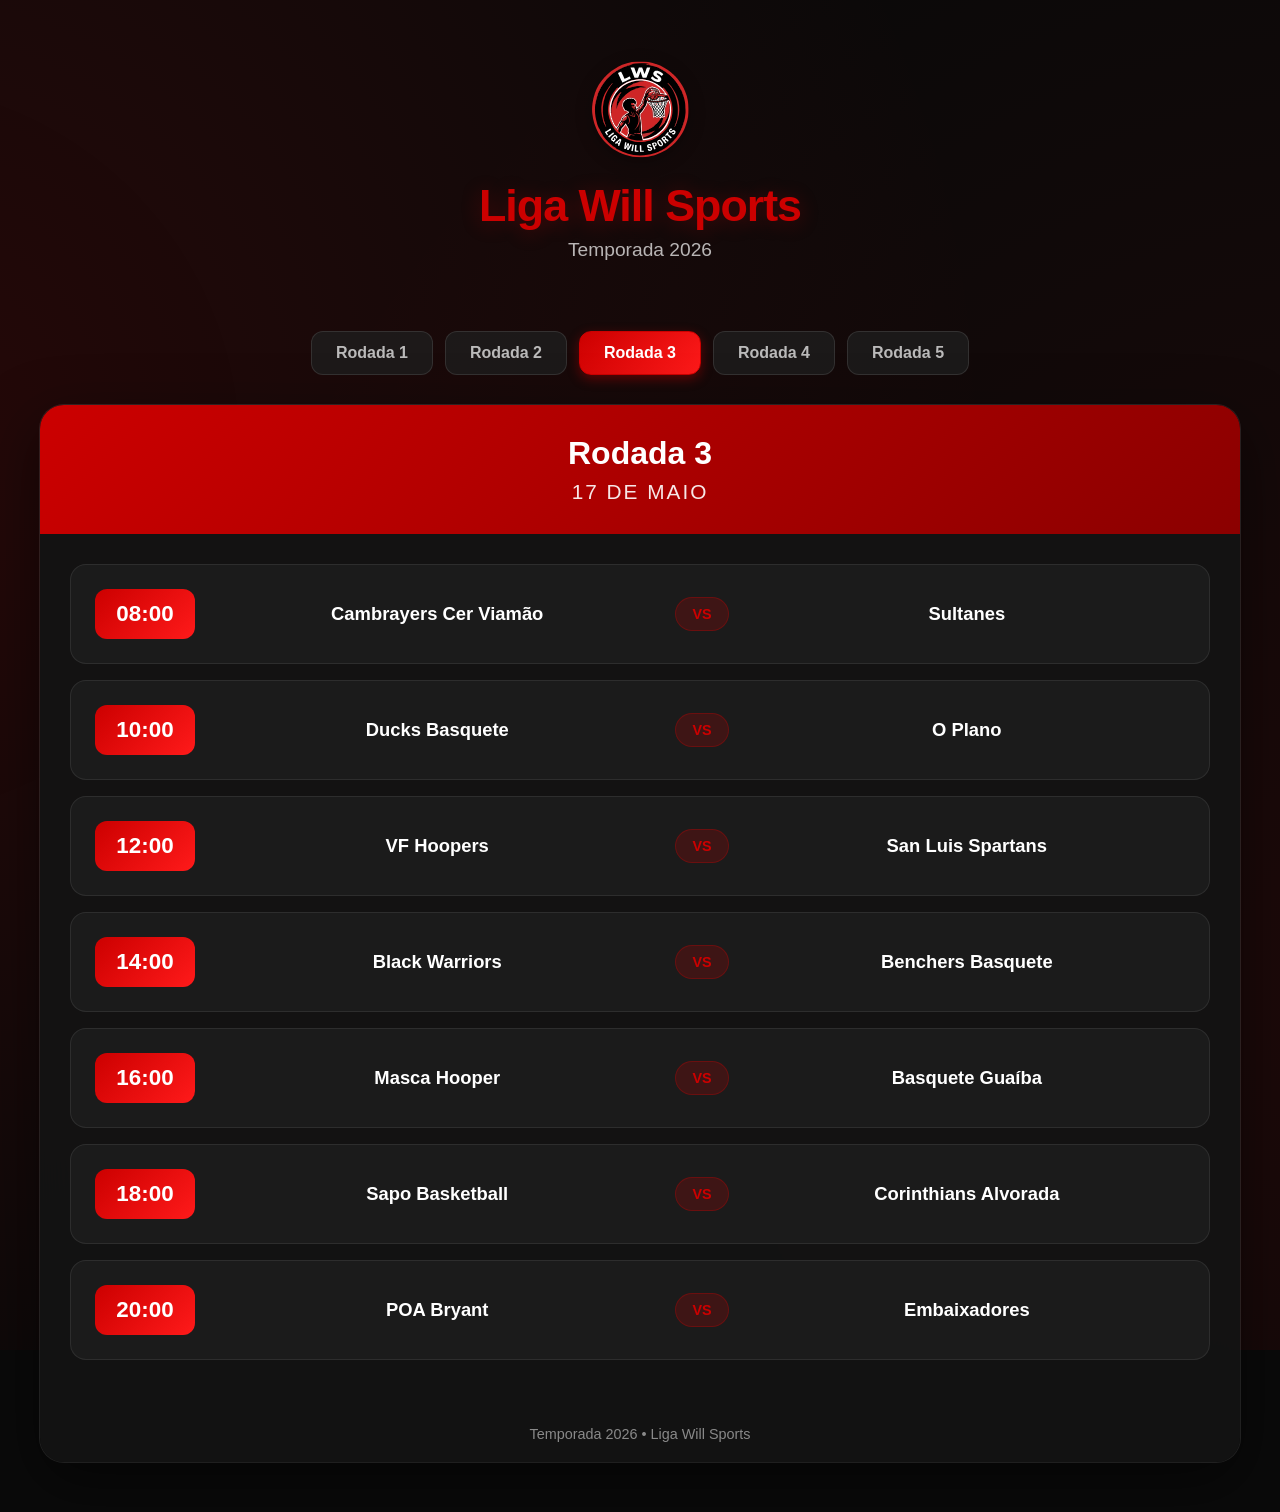
==== index.html @ 83c2e480 "Calendario de jogo + Ideia de stats" ====
<!DOCTYPE html>
<html lang="pt-BR">
<head>
    <meta charset="UTF-8">
    <meta name="viewport" content="width=device-width, initial-scale=1.0">
    <title>Liga Will Sports - Tabela de Jogos</title>
    <link rel="stylesheet" href="styles/index.css">
</head>
<body>
    <div class="container">
        <div class="header">
            <div class="logo-container">
                <img src="Images/Logo wil.svg" alt="Liga Will Sports" class="logo">
            </div>
            <h1>Liga Will Sports</h1>
            <div class="subtitle">Temporada 2026</div>
        </div>

        <div class="rounds-nav">
            <button class="round-tab" onclick="showRound(1, this)">Rodada 1</button>
            <button class="round-tab" onclick="showRound(2, this)">Rodada 2</button>
            <button class="round-tab active" onclick="showRound(3, this)">Rodada 3</button>
            <button class="round-tab" onclick="showRound(4, this)">Rodada 4</button>
            <button class="round-tab" onclick="showRound(5, this)">Rodada 5</button>
        </div>

        <div id="round1" class="round-section">
           
            <div class="round-header">
                <h2>Rodada 1</h2>
                <div class="date">29 de Março</div>
            </div>
            
            <div class="schedule-wrapper">
                
                <div class="match-card">
                    <div class="time-badge" style="background: #444;">FIM</div>
                    <div class="match-info">
                        <div class="team-container"><div class="team">Rays Basquete</div>
                    <a href="jogostats.html" class="stats-btn">📊 Estatísticas</a>
                </div>
                        <div class="score-container">
                            <span class="score">41</span>
                            <span class="score-divider">-</span>
                            <span class="score winner-score">44</span>
                        </div>
                        <div class="team-container winner"><div class="team">VF Hoopers</div></div>
                    </div>
                </div>
                
                <div class="match-card">
                    <div class="time-badge" style="background: #444;">FIM</div>
                    <div class="match-info">
                        <div class="team-container winner"><div class="team">Basquete São Léo</div>
                    <a href="jogostats.html" class="stats-btn">📊 Estatísticas</a>
                </div>
                        <div class="score-container">
                            <span class="score winner-score">49</span>
                            <span class="score-divider">-</span>
                            <span class="score">48</span>
                        </div>
                        <div class="team-container"><div class="team">Black Warriors</div></div>
                    </div>
                </div>
                
                <div class="match-card">
                    <div class="time-badge" style="background: #444;">FIM</div>
                    <div class="match-info">
                        <div class="team-container"><div class="team">San Luis Spartans</div>
                    <a href="jogostats.html" class="stats-btn">📊 Estatísticas</a>
                </div>
                        <div class="score-container">
                            <span class="score">52</span>
                            <span class="score-divider">-</span>
                            <span class="score winner-score">56</span>
                        </div>
                        <div class="team-container winner"><div class="team">Olaria Basketball</div></div>
                    </div>
                </div>
                
                <div class="match-card">
                    <div class="time-badge" style="background: #444;">FIM</div>
                    <div class="match-info">
                        <div class="team-container winner"><div class="team">Raposas</div>
                    <a href="jogostats.html" class="stats-btn">📊 Estatísticas</a>
                </div>
                        <div class="score-container">
                            <span class="score winner-score">59</span>
                            <span class="score-divider">-</span>
                            <span class="score">41</span>
                        </div>
                        <div class="team-container"><div class="team">Masca Hooper</div></div>
                    </div>
                </div>
                
                <div class="match-card">
                    <div class="time-badge" style="background: #444;">FIM</div>
                    <div class="match-info">
                        <div class="team-container winner"><div class="team">Benchers Basquete</div>
                    <a href="jogostats.html" class="stats-btn">📊 Estatísticas</a>
                </div>
                        <div class="score-container">
                            <span class="score winner-score">59</span>
                            <span class="score-divider">-</span>
                            <span class="score">55</span>
                        </div>
                        <div class="team-container"><div class="team">Basquete Guaíba</div></div>
                    </div>
                </div>
                
                <div class="match-card">
                    <div class="time-badge" style="background: #444;">FIM</div>
                    <div class="match-info">
                        <div class="team-container"><div class="team">RTG Basquete</div>
                    <a href="jogostats.html" class="stats-btn">📊 Estatísticas</a>
                </div>
                        <div class="score-container">
                            <span class="score">60</span>
                            <span class="score-divider">-</span>
                            <span class="score winner-score">62</span>
                        </div>
                        <div class="team-container winner"><div class="team">Bex Team</div></div>
                    </div>
                </div>
            
            </div>
            <div class="footer">Temporada 2026 • Liga Will Sports</div>
        </div>

        <div id="round2" class="round-section">
            
            <div class="round-header">
                <h2>Rodada 2</h2>
                <div class="date">12 de Abril</div>
            </div>
            <div class="schedule-wrapper">
               
                <div class="match-card">
                    <div class="time-badge" style="background: #444;">FIM</div>
                    <div class="match-info">
                        <div class="team-container"><div class="team">Sapo Basketball</div>
                    <a href="jogostats.html" class="stats-btn">📊 Estatísticas</a>
                </div>
                        <div class="score-container">
                            <span class="score">39</span>
                            <span class="score-divider">-</span>
                            <span class="score winner-score">56</span>
                        </div>
                        <div class="team-container winner"><div class="team">Embaixadores</div></div>
                    </div>
                </div>
                
                <div class="match-card">
                    <div class="time-badge" style="background: #444;">FIM</div>
                    <div class="match-info">
                        <div class="team-container winner"><div class="team">POA Bryant</div>
                    <a href="jogostats.html" class="stats-btn">📊 Estatísticas</a>
                </div>
                        <div class="score-container">
                            <span class="score winner-score">76</span>
                            <span class="score-divider">-</span>
                            <span class="score">66</span>
                        </div>
                        <div class="team-container"><div class="team">Corinthians Alvorada</div></div>
                    </div>
                </div>
                <div class="match-card">
                    <div class="time-badge" style="background: #444;">FIM</div>
                    <div class="match-info">
                        <div class="team-container winner"><div class="team">Ducks Basquete</div>
                    <a href="jogostats.html" class="stats-btn">📊 Estatísticas</a>
                </div>
                        <div class="score-container">
                            <span class="score winner-score">78</span>
                            <span class="score-divider">-</span>
                            <span class="score">44</span>
                        </div>
                        <div class="team-container"><div class="team">Bex Team</div></div>
                    </div>
                </div>
                <div class="match-card">
                    <div class="time-badge" style="background: #444;">FIM</div>
                    <div class="match-info">
                        <div class="team-container"><div class="team">Sultanes</div>
                    <a href="jogostats.html" class="stats-btn">📊 Estatísticas</a>
                </div>
                        <div class="score-container">
                            <span class="score">62</span>
                            <span class="score-divider">-</span>
                            <span class="score winner-score">65</span>
                        </div>
                        <div class="team-container winner"><div class="team">O Plano</div></div>
                    </div>
                </div>
                <div class="match-card">
                    <div class="time-badge" style="background: #444;">FIM</div>
                    <div class="match-info">
                        <div class="team-container"><div class="team">Rays Basquete</div>
                    <a href="jogostats.html" class="stats-btn">📊 Estatísticas</a>
                </div>
                        <div class="score-container">
                            <span class="score">44</span>
                            <span class="score-divider">-</span>
                            <span class="score winner-score">50</span>
                        </div>
                        <div class="team-container winner"><div class="team">Olaria Basketball</div></div>
                    </div>
                </div>
                <div class="match-card">
                    <div class="time-badge" style="background: #444;">FIM</div>
                    <div class="match-info">
                        <div class="team-container winner"><div class="team">Raposas</div>
                    <a href="jogostats.html" class="stats-btn">📊 Estatísticas</a>
                </div>
                        <div class="score-container">
                            <span class="score winner-score">75</span>
                            <span class="score-divider">-</span>
                            <span class="score">70</span>
                        </div>
                        <div class="team-container"><div class="team">Basquete São Léo</div></div>
                    </div>
                </div>
                <div class="match-card">
                    <div class="time-badge" style="background: #444;">FIM</div>
                    <div class="match-info">
                        <div class="team-container winner"><div class="team">RTG Basquete</div>
                    <a href="jogostats.html" class="stats-btn">📊 Estatísticas</a>
                </div>
                        <div class="score-container">
                            <span class="score winner-score">72</span>
                            <span class="score-divider">-</span>
                            <span class="score">64</span>
                        </div>
                        <div class="team-container"><div class="team">Cambrayers Cer Viamão</div></div>
                    </div>
                </div>
            </div>
            <div class="footer">Temporada 2026 • Liga Will Sports</div>
        </div>

        <div id="round3" class="round-section active">
            <div class="round-header">
                <h2>Rodada 3</h2>
                <div class="date">17 de maio</div>
            </div>
            
            <div class="schedule-wrapper">
                <div class="match-card">
                    <div class="time-badge">08:00</div>
                    <div class="match-info">
                        <div class="team-container"><div class="team">Cambrayers Cer Viamão</div></div>
                        <div class="vs-badge">VS</div>
                        <div class="team-container"><div class="team">Sultanes</div></div>
                    </div>
                </div>
                <div class="match-card">
                    <div class="time-badge">10:00</div>
                    <div class="match-info">
                        <div class="team-container"><div class="team">Ducks Basquete</div></div>
                        <div class="vs-badge">VS</div>
                        <div class="team-container"><div class="team">O Plano</div></div>
                    </div>
                </div>
                <div class="match-card">
                    <div class="time-badge">12:00</div>
                    <div class="match-info">
                        <div class="team-container"><div class="team">VF Hoopers</div></div>
                        <div class="vs-badge">VS</div>
                        <div class="team-container"><div class="team">San Luis Spartans</div></div>
                    </div>
                </div>
                <div class="match-card">
                    <div class="time-badge">14:00</div>
                    <div class="match-info">
                        <div class="team-container"><div class="team">Black Warriors</div></div>
                        <div class="vs-badge">VS</div>
                        <div class="team-container"><div class="team">Benchers Basquete</div></div>
                    </div>
                </div>
                <div class="match-card">
                    <div class="time-badge">16:00</div>
                    <div class="match-info">
                        <div class="team-container"><div class="team">Masca Hooper</div></div>
                        <div class="vs-badge">VS</div>
                        <div class="team-container"><div class="team">Basquete Guaíba</div></div>
                    </div>
                </div>
                <div class="match-card">
                    <div class="time-badge">18:00</div>
                    <div class="match-info">
                        <div class="team-container"><div class="team">Sapo Basketball</div></div>
                        <div class="vs-badge">VS</div>
                        <div class="team-container"><div class="team">Corinthians Alvorada</div></div>
                    </div>
                </div>
                <div class="match-card">
                    <div class="time-badge">20:00</div>
                    <div class="match-info">
                        <div class="team-container"><div class="team">POA Bryant</div></div>
                        <div class="vs-badge">VS</div>
                        <div class="team-container"><div class="team">Embaixadores</div></div>
                    </div>
                </div>
            </div>
            <div class="footer">Temporada 2026 • Liga Will Sports</div>
        </div>

        <div id="round4" class="round-section">
            <div class="round-header">
                <h2>Rodada 4</h2>
                <div class="date">24 de maio</div>
            </div>
            
            <div class="schedule-wrapper">
                <div class="match-card">
                    <div class="time-badge">08:00</div>
                    <div class="match-info">
                        <div class="team-container"><div class="team">Masca Hooper</div></div>
                        <div class="vs-badge">VS</div>
                        <div class="team-container"><div class="team">Benchers Basquete</div></div>
                    </div>
                </div>
                <div class="match-card">
                    <div class="time-badge">10:00</div>
                    <div class="match-info">
                        <div class="team-container"><div class="team">Raposas</div></div>
                        <div class="vs-badge">VS</div>
                        <div class="team-container"><div class="team">Basquete Guaíba</div></div>
                    </div>
                </div>
                <div class="match-card">
                    <div class="time-badge">12:00</div>
                    <div class="match-info">
                        <div class="team-container"><div class="team">VF Hoopers</div></div>
                        <div class="vs-badge">VS</div>
                        <div class="team-container"><div class="team">Olaria Basketball</div></div>
                    </div>
                </div>
                <div class="match-card">
                    <div class="time-badge">14:00</div>
                    <div class="match-info">
                        <div class="team-container"><div class="team">POA Bryant</div></div>
                        <div class="vs-badge">VS</div>
                        <div class="team-container"><div class="team">Black Warriors</div></div>
                    </div>
                </div>
                <div class="match-card">
                    <div class="time-badge">16:00</div>
                    <div class="match-info">
                        <div class="team-container"><div class="team">Rays Basquete</div></div>
                        <div class="vs-badge">VS</div>
                        <div class="team-container"><div class="team">Bex Team</div></div>
                    </div>
                </div>
                <div class="match-card">
                    <div class="time-badge">18:00</div>
                    <div class="match-info">
                        <div class="team-container"><div class="team">RTG Basquete</div></div>
                        <div class="vs-badge">VS</div>
                        <div class="team-container"><div class="team">San Luis Spartans</div></div>
                    </div>
                </div>
                <div class="match-card">
                    <div class="time-badge">20:00</div>
                    <div class="match-info">
                        <div class="team-container"><div class="team">Basquete São Léo</div></div>
                        <div class="vs-badge">VS</div>
                        <div class="team-container"><div class="team">Sapo Basketball</div></div>
                    </div>
                </div>
            </div>
            <div class="footer">Temporada 2026 • Liga Will Sports</div>
        </div>

        <div id="round5" class="round-section">
            <div class="round-header">
                <h2>Rodada 5</h2>
                <div class="date">14 de junho</div>
            </div>
            
            <div class="schedule-wrapper">
                <div class="match-card">
                    <div class="time-badge">08:00</div>
                    <div class="match-info">
                        <div class="team-container"><div class="team">Ducks Basquete</div></div>
                        <div class="vs-badge">VS</div>
                        <div class="team-container"><div class="team">Cambrayers Cer Viamão</div></div>
                    </div>
                </div>
                <div class="match-card">
                    <div class="time-badge">10:00</div>
                    <div class="match-info">
                     
                    </div>
                </div>
                <div class="match-card">
                    <div class="time-badge">12:00</div>
                    <div class="match-info">
                        <div class="team-container"><div class="team">Sultanes</div></div>
                        <div class="vs-badge">VS</div>
                        <div class="team-container"><div class="team">San Luis Spartans</div></div>
                    </div>
                </div>
                <div class="match-card">
                    <div class="time-badge">14:00</div>
                    <div class="match-info">
                        <div class="team-container"><div class="team">Corinthians Alvorada</div></div>
                        <div class="vs-badge">VS</div>
                        <div class="team-container"><div class="team">Black Warriors</div></div>
                    </div>
                </div>
                <div class="match-card">
                    <div class="time-badge">16:00</div>
                    <div class="match-info">
                  
                    </div>
                </div>
                <div class="match-card">
                    <div class="time-badge">18:00</div>
                    <div class="match-info">
                      
                    </div>
                </div>
                <div class="match-card">
                    <div class="time-badge">20:00</div>
                    <div class="match-info">
                   
                    </div>
                </div>
            </div>
            <div class="footer">Temporada 2026 • Liga Will Sports</div>
        </div>



    </div>

    <script>
        function showRound(n, el) {
            document.querySelectorAll('.round-section').forEach(s => s.classList.remove('active'));
            document.querySelectorAll('.round-tab').forEach(t => t.classList.remove('active'));
            document.getElementById('round' + n).classList.add('active');
            el.classList.add('active');
        }
    </script>
</body>
</html>
---- styles/index.css ----
* {
    margin: 0;
    padding: 0;
    box-sizing: border-box;
}

body {
    font-family: 'Inter', -apple-system, BlinkMacSystemFont, 'Segoe UI', sans-serif;
    background: #0a0a0a;
    min-height: 100vh;
    padding: 20px;
    position: relative;
    overflow-x: hidden;
}

body::before {
    content: '';
    position: fixed;
    top: -50%;
    left: -50%;
    width: 200%;
    height: 200%;
    background:
        radial-gradient(circle at 20% 50%, rgba(204, 0, 0, 0.15) 0%, transparent 50%),
        radial-gradient(circle at 80% 80%, rgba(204, 0, 0, 0.1) 0%, transparent 50%);
    animation: pulse 15s ease-in-out infinite;
    z-index: 0;
}

@keyframes pulse {
    0%, 100% { transform: scale(1) rotate(0deg); }
    50% { transform: scale(1.1) rotate(5deg); }
}

.container {
    max-width: 1200px;
    margin: 0 auto;
    position: relative;
    z-index: 1;
}

.header {
    padding: 40px 30px;
    text-align: center;
    margin-bottom: 30px;
    position: relative;
}

.logo-container {
    position: relative;
    display: flex;
    justify-content: center;
    align-items: center;
    margin-bottom: 20px;
}

.logo {
    width: clamp(140px, 15vw, 220px);
    height: auto;
    filter: drop-shadow(0 4px 8px rgba(0, 0, 0, 0.3));
    display: block;
    position: relative;
    z-index: 1;
}

.header h1 {
    font-size: 2.8em;
    font-weight: 800;
    margin-bottom: 8px;
    color: #cc0000;
    text-shadow: 0 2px 20px rgba(204, 0, 0, 0.3);
    letter-spacing: -1px;
    position: relative;
}

.header .subtitle {
    font-size: 1.2em;
    color: rgba(255, 255, 255, 0.7);
    position: relative;
}

.rounds-nav {
    display: flex;
    gap: 12px;
    justify-content: center;
    flex-wrap: wrap;
    margin-bottom: 30px;
}

.round-tab {
    background: rgba(30, 30, 30, 0.8);
    border: 1px solid rgba(255, 255, 255, 0.1);
    color: rgba(255, 255, 255, 0.7);
    padding: 12px 24px;
    border-radius: 12px;
    cursor: pointer;
    transition: all 0.3s ease;
    font-weight: 600;
    font-size: 1em;
}

.round-tab:hover {
    background: rgba(40, 40, 40, 0.9);
    border-color: rgba(204, 0, 0, 0.3);
    color: white;
}

.round-tab.active {
    background: linear-gradient(135deg, #cc0000, #ff1a1a);
    border-color: #cc0000;
    color: white;
    box-shadow: 0 4px 12px rgba(204, 0, 0, 0.4);
}

.round-section {
    display: none;
    background: rgba(20, 20, 20, 0.95);
    backdrop-filter: blur(20px);
    border-radius: 24px;
    box-shadow: 0 0 0 1px rgba(255, 255, 255, 0.1), 0 20px 60px rgba(0, 0, 0, 0.5);
    overflow: hidden;
    margin-bottom: 30px;
}

.round-section.active {
    display: block;
    animation: fadeIn 0.3s ease;
}

@keyframes fadeIn {
    from { opacity: 0; transform: translateY(10px); }
    to { opacity: 1; transform: translateY(0); }
}

.round-header {
    background: linear-gradient(135deg, #cc0000 0%, #8b0000 100%);
    padding: 30px;
    text-align: center;
}

.round-header h2 {
    font-size: 2em;
    font-weight: 700;
    color: white;
    margin-bottom: 8px;
}

.round-header .date {
    font-size: 1.3em;
    color: rgba(255, 255, 255, 0.9);
    letter-spacing: 2px;
    text-transform: uppercase;
}

.schedule-wrapper {
    padding: 30px;
}

.match-card {
    background: rgba(30, 30, 30, 0.8);
    border: 1px solid rgba(255, 255, 255, 0.08);
    border-radius: 16px;
    padding: 24px;
    margin-bottom: 16px;
    transition: all 0.3s cubic-bezier(0.4, 0, 0.2, 1);
    display: flex;
    align-items: center;
    gap: 24px;
    position: relative;
    overflow: hidden;
}

.match-card::before {
    content: '';
    position: absolute;
    left: 0;
    top: 0;
    bottom: 0;
    width: 4px;
    background: linear-gradient(to bottom, #cc0000, #ff3333);
    transform: scaleY(0);
    transition: transform 0.3s ease;
}

.match-card:hover {
    background: rgba(40, 40, 40, 0.9);
    border-color: rgba(204, 0, 0, 0.3);
    transform: translateX(8px);
    box-shadow: 0 8px 24px rgba(0, 0, 0, 0.3);
}

.match-card:hover::before {
    transform: scaleY(1);
}

.time-badge {
    background: linear-gradient(135deg, #cc0000, #ff1a1a);
    color: white;
    padding: 12px 20px;
    border-radius: 12px;
    font-weight: 700;
    font-size: 1.4em;
    min-width: 100px;
    text-align: center;
    flex-shrink: 0;
}

.match-info {
    flex: 1;
    display: flex;
    align-items: center;
    justify-content: center;
    gap: 20px;
}

.team-container {
    flex: 1;
    display: flex;
    flex-direction: column;
    align-items: center;
}

.team {
    color: #ffffff;
    font-weight: 600;
    font-size: 1.15em;
    text-align: center;
}

.winner .team {
    color: #00ff88;
    font-weight: 800;
}

.score-container {
    display: flex;
    align-items: center;
    gap: 12px;
    background: rgba(0, 0, 0, 0.3);
    padding: 10px 20px;
    border-radius: 12px;
    border: 1px solid rgba(255, 255, 255, 0.1);
    min-width: 120px;
    justify-content: center;
}

.score {
    font-size: 1.8em;
    font-weight: 800;
    color: #ffffff;
}

.winner-score {
    color: #00ff88;
}

.score-divider {
    color: rgba(255, 255, 255, 0.2);
    font-weight: bold;
}

.vs-badge {
    background: rgba(204, 0, 0, 0.2);
    color: #cc0000;
    padding: 8px 16px;
    border-radius: 20px;
    font-weight: 700;
    font-size: 0.9em;
    border: 1px solid rgba(204, 0, 0, 0.3);
    text-transform: uppercase;
}

.footer {
    padding: 20px;
    text-align: center;
    color: rgba(255, 255, 255, 0.5);
    font-size: 0.9em;
}

@media (max-width: 768px) {
    .match-card { flex-direction: column; padding: 20px; }
    .match-info { flex-direction: column; width: 100%; }
    .score-container { order: 2; margin: 10px 0; width: 100%; }
    .team-container:first-child { order: 1; }
    .team-container:last-child { order: 3; }
}

.stats-btn {
    display: inline-flex;
    align-items: center;
    gap: 6px;
    background: rgba(204,0,0,0.12);
    border: 1px solid rgba(204,0,0,0.3);
    color: #cc0000;
    padding: 7px 16px;
    border-radius: 8px;
    font-size: 0.78em;
    font-weight: 700;
    letter-spacing: 0.5px;
    text-decoration: none;
    transition: all 0.2s;
    margin-left: auto;
    flex-shrink: 0;
    cursor: pointer;
    white-space: nowrap;
}
.stats-btn:hover {
    background: rgba(204,0,0,0.25);
    border-color: #cc0000;
    color: #ff3333;
}
.stats-btn svg { flex-shrink: 0; }
@media (max-width: 768px) { .stats-btn { margin: 8px auto 0; } }
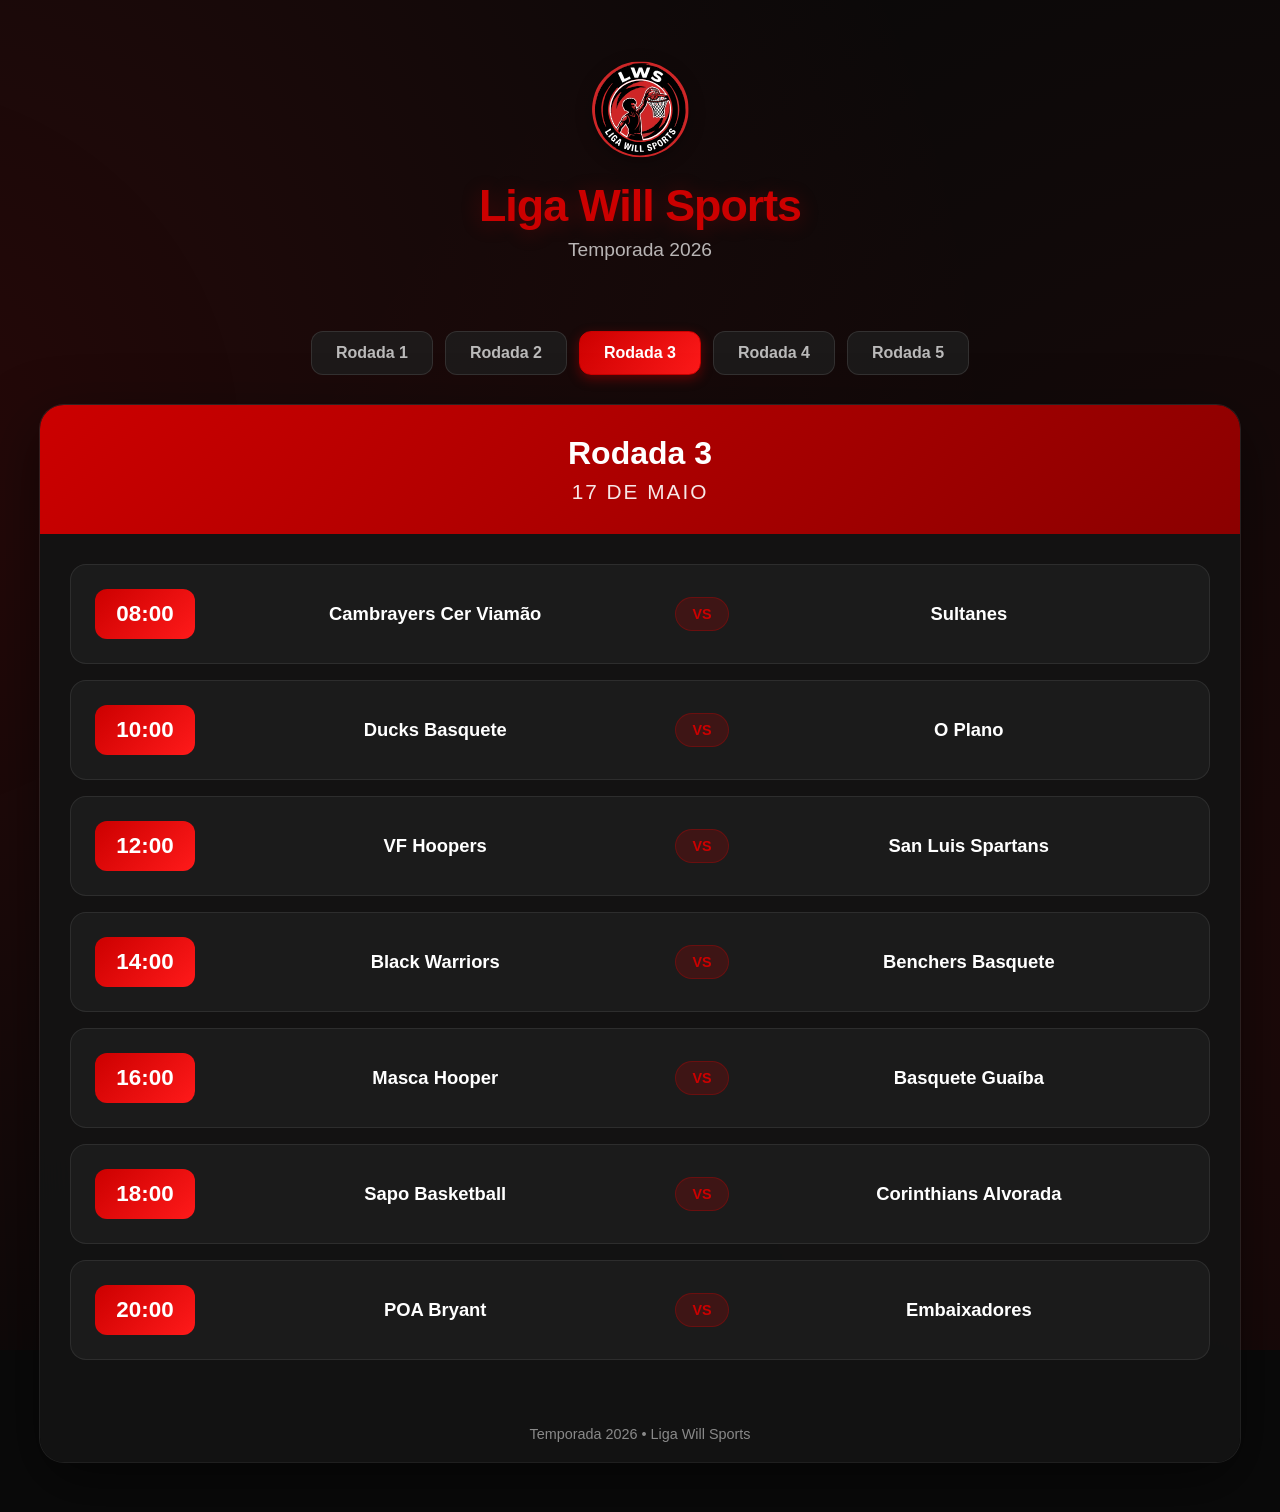
==== commit 61da5ffd: "Ajuste do index.css + less divs" ====
--- a/index.html
+++ b/index.html
@@ -1,13 +1,17 @@
 <!DOCTYPE html>
 <html lang="pt-BR">
+
 <head>
     <meta charset="UTF-8">
     <meta name="viewport" content="width=device-width, initial-scale=1.0">
-    <title>Liga Will Sports - Tabela de Jogos</title>
+    <title>Liga Will Sports</title>
     <link rel="stylesheet" href="styles/index.css">
 </head>
+
 <body>
+
     <div class="container">
+        
         <div class="header">
             <div class="logo-container">
                 <img src="Images/Logo wil.svg" alt="Liga Will Sports" class="logo">
@@ -27,103 +31,84 @@
         <div id="round1" class="round-section">
            
             <div class="round-header">
-                <h2>Rodada 1</h2>
-                <div class="date">29 de Março</div>
-            </div>
-            
-            <div class="schedule-wrapper">
-                
-                <div class="match-card">
-                    <div class="time-badge" style="background: #444;">FIM</div>
-                    <div class="match-info">
-                        <div class="team-container"><div class="team">Rays Basquete</div>
-                    <a href="jogostats.html" class="stats-btn">📊 Estatísticas</a>
-                </div>
-                        <div class="score-container">
-                            <span class="score">41</span>
-                            <span class="score-divider">-</span>
-                            <span class="score winner-score">44</span>
-                        </div>
-                        <div class="team-container winner"><div class="team">VF Hoopers</div></div>
-                    </div>
-                </div>
-                
-                <div class="match-card">
-                    <div class="time-badge" style="background: #444;">FIM</div>
-                    <div class="match-info">
-                        <div class="team-container winner"><div class="team">Basquete São Léo</div>
-                    <a href="jogostats.html" class="stats-btn">📊 Estatísticas</a>
-                </div>
-                        <div class="score-container">
-                            <span class="score winner-score">49</span>
-                            <span class="score-divider">-</span>
-                            <span class="score">48</span>
-                        </div>
-                        <div class="team-container"><div class="team">Black Warriors</div></div>
-                    </div>
-                </div>
-                
-                <div class="match-card">
-                    <div class="time-badge" style="background: #444;">FIM</div>
-                    <div class="match-info">
-                        <div class="team-container"><div class="team">San Luis Spartans</div>
-                    <a href="jogostats.html" class="stats-btn">📊 Estatísticas</a>
-                </div>
-                        <div class="score-container">
-                            <span class="score">52</span>
-                            <span class="score-divider">-</span>
-                            <span class="score winner-score">56</span>
-                        </div>
-                        <div class="team-container winner"><div class="team">Olaria Basketball</div></div>
-                    </div>
-                </div>
-                
-                <div class="match-card">
-                    <div class="time-badge" style="background: #444;">FIM</div>
-                    <div class="match-info">
-                        <div class="team-container winner"><div class="team">Raposas</div>
-                    <a href="jogostats.html" class="stats-btn">📊 Estatísticas</a>
-                </div>
-                        <div class="score-container">
-                            <span class="score winner-score">59</span>
-                            <span class="score-divider">-</span>
-                            <span class="score">41</span>
-                        </div>
-                        <div class="team-container"><div class="team">Masca Hooper</div></div>
-                    </div>
-                </div>
-                
-                <div class="match-card">
-                    <div class="time-badge" style="background: #444;">FIM</div>
-                    <div class="match-info">
-                        <div class="team-container winner"><div class="team">Benchers Basquete</div>
-                    <a href="jogostats.html" class="stats-btn">📊 Estatísticas</a>
-                </div>
-                        <div class="score-container">
-                            <span class="score winner-score">59</span>
-                            <span class="score-divider">-</span>
-                            <span class="score">55</span>
-                        </div>
-                        <div class="team-container"><div class="team">Basquete Guaíba</div></div>
-                    </div>
-                </div>
-                
-                <div class="match-card">
-                    <div class="time-badge" style="background: #444;">FIM</div>
-                    <div class="match-info">
-                        <div class="team-container"><div class="team">RTG Basquete</div>
-                    <a href="jogostats.html" class="stats-btn">📊 Estatísticas</a>
-                </div>
-                        <div class="score-container">
-                            <span class="score">60</span>
-                            <span class="score-divider">-</span>
-                            <span class="score winner-score">62</span>
-                        </div>
-                        <div class="team-container winner"><div class="team">Bex Team</div></div>
-                    </div>
-                </div>
-            
-            </div>
+                <h2>Rodada 1</h2> <div class="date">29 de Março</div>
+            </div>
+            
+            <div class="schedule-wrapper">
+                
+                <div class="match-card">
+                    <div class="time-badge time-finished">FIM</div>
+                    <div class="team">Rays Basquete</div>
+                    <div class="score-container">
+                        <span class="score">41</span>
+                        <span class="score-divider">-</span>
+                        <span class="score winner">44</span>
+                    </div>
+                    <div class="team winner">VF Hoopers</div>
+                    <a href="jogostats.html" class="stats-btn">📊 Estatísticas</a>
+                </div>
+
+                <div class="match-card">
+                    <div class="time-badge time-finished">FIM</div>
+                    <div class="team winner">Basquete São Léo</div>
+                    <div class="score-container">
+                        <span class="score winner">49</span>
+                        <span class="score-divider">-</span>
+                        <span class="score">48</span>
+                    </div>
+                    <div class="team">Black Warriors</div>
+                    <a href="jogostats.html" class="stats-btn">📊 Estatísticas</a>
+                </div>
+                
+                <div class="match-card">
+                    <div class="time-badge time-finished">FIM</div>
+                    <div class="team">San Luis Spartans</div>
+                    <div class="score-container">
+                        <span class="score">52</span>
+                        <span class="score-divider">-</span>
+                        <span class="score winner">56</span>
+                    </div>
+                    <div class="team winner">Olaria Basketball</div>
+                    <a href="jogostats.html" class="stats-btn">📊 Estatísticas</a>
+                </div>
+                
+                <div class="match-card">
+                    <div class="time-badge time-finished">FIM</div>
+                    <div class="team winner">Raposas</div>
+                    <div class="score-container">
+                        <span class="score winner">59</span>
+                        <span class="score-divider">-</span>
+                        <span class="score">41</span>
+                    </div>
+                    <div class="team">Masca Hooper</div>
+                    <a href="jogostats.html" class="stats-btn">📊 Estatísticas</a>
+                </div>
+                
+                <div class="match-card">
+                    <div class="time-badge time-finished">FIM</div>
+                    <div class="team winner">Benchers Basquete</div>
+                    <div class="score-container">
+                        <span class="score winner">59</span>
+                        <span class="score-divider">-</span>
+                        <span class="score">55</span>
+                    </div>
+                    <div class="team">Basquete Guaíba</div>
+                    <a href="jogostats.html" class="stats-btn">📊 Estatísticas</a>
+                </div>
+                
+                <div class="match-card">
+                    <div class="time-badge time-finished">FIM</div>
+                    <div class="team">RTG Basquete</div>
+                    <div class="score-container">
+                        <span class="score">60</span>
+                        <span class="score-divider">-</span>
+                        <span class="score winner">62</span>
+                    </div>
+                    <div class="team winner">Bex Team</div>
+                    <a href="jogostats.html" class="stats-btn">📊 Estatísticas</a>
+                </div>
+            </div>
+           
             <div class="footer">Temporada 2026 • Liga Will Sports</div>
         </div>
 
@@ -133,108 +118,94 @@
                 <h2>Rodada 2</h2>
                 <div class="date">12 de Abril</div>
             </div>
-            <div class="schedule-wrapper">
-               
-                <div class="match-card">
-                    <div class="time-badge" style="background: #444;">FIM</div>
-                    <div class="match-info">
-                        <div class="team-container"><div class="team">Sapo Basketball</div>
-                    <a href="jogostats.html" class="stats-btn">📊 Estatísticas</a>
-                </div>
-                        <div class="score-container">
-                            <span class="score">39</span>
-                            <span class="score-divider">-</span>
-                            <span class="score winner-score">56</span>
-                        </div>
-                        <div class="team-container winner"><div class="team">Embaixadores</div></div>
-                    </div>
-                </div>
-                
-                <div class="match-card">
-                    <div class="time-badge" style="background: #444;">FIM</div>
-                    <div class="match-info">
-                        <div class="team-container winner"><div class="team">POA Bryant</div>
-                    <a href="jogostats.html" class="stats-btn">📊 Estatísticas</a>
-                </div>
-                        <div class="score-container">
-                            <span class="score winner-score">76</span>
-                            <span class="score-divider">-</span>
-                            <span class="score">66</span>
-                        </div>
-                        <div class="team-container"><div class="team">Corinthians Alvorada</div></div>
-                    </div>
-                </div>
-                <div class="match-card">
-                    <div class="time-badge" style="background: #444;">FIM</div>
-                    <div class="match-info">
-                        <div class="team-container winner"><div class="team">Ducks Basquete</div>
-                    <a href="jogostats.html" class="stats-btn">📊 Estatísticas</a>
-                </div>
-                        <div class="score-container">
-                            <span class="score winner-score">78</span>
-                            <span class="score-divider">-</span>
-                            <span class="score">44</span>
-                        </div>
-                        <div class="team-container"><div class="team">Bex Team</div></div>
-                    </div>
-                </div>
-                <div class="match-card">
-                    <div class="time-badge" style="background: #444;">FIM</div>
-                    <div class="match-info">
-                        <div class="team-container"><div class="team">Sultanes</div>
-                    <a href="jogostats.html" class="stats-btn">📊 Estatísticas</a>
-                </div>
-                        <div class="score-container">
-                            <span class="score">62</span>
-                            <span class="score-divider">-</span>
-                            <span class="score winner-score">65</span>
-                        </div>
-                        <div class="team-container winner"><div class="team">O Plano</div></div>
-                    </div>
-                </div>
-                <div class="match-card">
-                    <div class="time-badge" style="background: #444;">FIM</div>
-                    <div class="match-info">
-                        <div class="team-container"><div class="team">Rays Basquete</div>
-                    <a href="jogostats.html" class="stats-btn">📊 Estatísticas</a>
-                </div>
-                        <div class="score-container">
-                            <span class="score">44</span>
-                            <span class="score-divider">-</span>
-                            <span class="score winner-score">50</span>
-                        </div>
-                        <div class="team-container winner"><div class="team">Olaria Basketball</div></div>
-                    </div>
-                </div>
-                <div class="match-card">
-                    <div class="time-badge" style="background: #444;">FIM</div>
-                    <div class="match-info">
-                        <div class="team-container winner"><div class="team">Raposas</div>
-                    <a href="jogostats.html" class="stats-btn">📊 Estatísticas</a>
-                </div>
-                        <div class="score-container">
-                            <span class="score winner-score">75</span>
-                            <span class="score-divider">-</span>
-                            <span class="score">70</span>
-                        </div>
-                        <div class="team-container"><div class="team">Basquete São Léo</div></div>
-                    </div>
-                </div>
-                <div class="match-card">
-                    <div class="time-badge" style="background: #444;">FIM</div>
-                    <div class="match-info">
-                        <div class="team-container winner"><div class="team">RTG Basquete</div>
-                    <a href="jogostats.html" class="stats-btn">📊 Estatísticas</a>
-                </div>
-                        <div class="score-container">
-                            <span class="score winner-score">72</span>
-                            <span class="score-divider">-</span>
-                            <span class="score">64</span>
-                        </div>
-                        <div class="team-container"><div class="team">Cambrayers Cer Viamão</div></div>
-                    </div>
-                </div>
-            </div>
+            
+            <div class="schedule-wrapper">
+                
+                <div class="match-card">
+                    <div class="time-badge time-finished">FIM</div>
+                    <div class="team">Sapo Basketball</div>
+                    <div class="score-container">
+                        <span class="score">39</span>
+                        <span class="score-divider">-</span>
+                        <span class="score winner">56</span>
+                    </div>
+                    <div class="team winner">Embaixadores</div>
+                    <a href="jogostats.html" class="stats-btn">📊 Estatísticas</a>
+                </div>
+                
+                <div class="match-card">
+                    <div class="time-badge time-finished">FIM</div>
+                    <div class="team winner">POA Bryant</div>
+                    <div class="score-container">
+                        <span class="score winner">76</span>
+                        <span class="score-divider">-</span>
+                        <span class="score">66</span>
+                    </div>
+                    <div class="team">Corinthians Alvorada</div>
+                    <a href="jogostats.html" class="stats-btn">📊 Estatísticas</a>
+                </div>
+                
+                <div class="match-card">
+                    <div class="time-badge time-finished">FIM</div>
+                    <div class="team winner">Ducks Basquete</div>
+                    <div class="score-container">
+                        <span class="score winner">78</span>
+                        <span class="score-divider">-</span>
+                        <span class="score">44</span>
+                    </div>
+                    <div class="team">Bex Team</div>
+                    <a href="jogostats.html" class="stats-btn">📊 Estatísticas</a>
+                </div>
+                
+                <div class="match-card">
+                    <div class="time-badge time-finished">FIM</div>
+                    <div class="team">Sultanes</div>
+                    <div class="score-container">
+                        <span class="score">62</span>
+                        <span class="score-divider">-</span>
+                        <span class="score winner">65</span>
+                    </div>
+                    <div class="team winner">O Plano</div>
+                    <a href="jogostats.html" class="stats-btn">📊 Estatísticas</a>
+                </div>
+                
+                <div class="match-card">
+                    <div class="time-badge time-finished">FIM</div>
+                    <div class="team">Rays Basquete</div>
+                    <div class="score-container">
+                        <span class="score">44</span>
+                        <span class="score-divider">-</span>
+                        <span class="score winner">50</span>
+                    </div>
+                    <div class="team winner">Olaria Basketball</div>
+                    <a href="jogostats.html" class="stats-btn">📊 Estatísticas</a>
+                </div>
+                
+                <div class="match-card">
+                    <div class="time-badge time-finished">FIM</div>
+                    <div class="team winner">Raposas</div>
+                    <div class="score-container">
+                        <span class="score winner">75</span>
+                        <span class="score-divider">-</span>
+                        <span class="score">70</span>
+                    </div>
+                    <div class="team">Basquete São Léo</div>
+                    <a href="jogostats.html" class="stats-btn">📊 Estatísticas</a>
+                </div>
+                
+                <div class="match-card">
+                    <div class="time-badge time-finished">FIM</div>
+                    <div class="team winner">RTG Basquete</div>
+                    <div class="score-container">
+                        <span class="score winner">72</span>
+                        <span class="score-divider">-</span>
+                        <span class="score">64</span>
+                    </div>
+                    <div class="team">Cambrayers Cer Viamão</div>
+                    <a href="jogostats.html" class="stats-btn">📊 Estatísticas</a>
+                </div>
+            </div>
+           
             <div class="footer">Temporada 2026 • Liga Will Sports</div>
         </div>
 
@@ -247,59 +218,51 @@
             <div class="schedule-wrapper">
                 <div class="match-card">
                     <div class="time-badge">08:00</div>
-                    <div class="match-info">
-                        <div class="team-container"><div class="team">Cambrayers Cer Viamão</div></div>
-                        <div class="vs-badge">VS</div>
-                        <div class="team-container"><div class="team">Sultanes</div></div>
-                    </div>
-                </div>
+                    <div class="team">Cambrayers Cer Viamão</div>
+                    <div class="vs-badge">VS</div>
+                    <div class="team">Sultanes</div>
+                </div>
+                
                 <div class="match-card">
                     <div class="time-badge">10:00</div>
-                    <div class="match-info">
-                        <div class="team-container"><div class="team">Ducks Basquete</div></div>
-                        <div class="vs-badge">VS</div>
-                        <div class="team-container"><div class="team">O Plano</div></div>
-                    </div>
-                </div>
+                    <div class="team">Ducks Basquete</div>
+                    <div class="vs-badge">VS</div>
+                    <div class="team">O Plano</div>
+                </div>
+                
                 <div class="match-card">
                     <div class="time-badge">12:00</div>
-                    <div class="match-info">
-                        <div class="team-container"><div class="team">VF Hoopers</div></div>
-                        <div class="vs-badge">VS</div>
-                        <div class="team-container"><div class="team">San Luis Spartans</div></div>
-                    </div>
-                </div>
+                    <div class="team">VF Hoopers</div>
+                    <div class="vs-badge">VS</div>
+                    <div class="team">San Luis Spartans</div>
+                </div>
+                
                 <div class="match-card">
                     <div class="time-badge">14:00</div>
-                    <div class="match-info">
-                        <div class="team-container"><div class="team">Black Warriors</div></div>
-                        <div class="vs-badge">VS</div>
-                        <div class="team-container"><div class="team">Benchers Basquete</div></div>
-                    </div>
-                </div>
+                    <div class="team">Black Warriors</div>
+                    <div class="vs-badge">VS</div>
+                    <div class="team">Benchers Basquete</div>
+                </div>
+                
                 <div class="match-card">
                     <div class="time-badge">16:00</div>
-                    <div class="match-info">
-                        <div class="team-container"><div class="team">Masca Hooper</div></div>
-                        <div class="vs-badge">VS</div>
-                        <div class="team-container"><div class="team">Basquete Guaíba</div></div>
-                    </div>
-                </div>
+                    <div class="team">Masca Hooper</div>
+                    <div class="vs-badge">VS</div>
+                    <div class="team">Basquete Guaíba</div>
+                </div>
+                
                 <div class="match-card">
                     <div class="time-badge">18:00</div>
-                    <div class="match-info">
-                        <div class="team-container"><div class="team">Sapo Basketball</div></div>
-                        <div class="vs-badge">VS</div>
-                        <div class="team-container"><div class="team">Corinthians Alvorada</div></div>
-                    </div>
-                </div>
+                    <div class="team">Sapo Basketball</div>
+                    <div class="vs-badge">VS</div>
+                    <div class="team">Corinthians Alvorada</div>
+                </div>
+                
                 <div class="match-card">
                     <div class="time-badge">20:00</div>
-                    <div class="match-info">
-                        <div class="team-container"><div class="team">POA Bryant</div></div>
-                        <div class="vs-badge">VS</div>
-                        <div class="team-container"><div class="team">Embaixadores</div></div>
-                    </div>
+                    <div class="team">POA Bryant</div>
+                    <div class="vs-badge">VS</div>
+                    <div class="team">Embaixadores</div>
                 </div>
             </div>
             <div class="footer">Temporada 2026 • Liga Will Sports</div>
@@ -314,59 +277,51 @@
             <div class="schedule-wrapper">
                 <div class="match-card">
                     <div class="time-badge">08:00</div>
-                    <div class="match-info">
-                        <div class="team-container"><div class="team">Masca Hooper</div></div>
-                        <div class="vs-badge">VS</div>
-                        <div class="team-container"><div class="team">Benchers Basquete</div></div>
-                    </div>
-                </div>
+                    <div class="team">Masca Hooper</div>
+                    <div class="vs-badge">VS</div>
+                    <div class="team">Benchers Basquete</div>
+                </div>
+                
                 <div class="match-card">
                     <div class="time-badge">10:00</div>
-                    <div class="match-info">
-                        <div class="team-container"><div class="team">Raposas</div></div>
-                        <div class="vs-badge">VS</div>
-                        <div class="team-container"><div class="team">Basquete Guaíba</div></div>
-                    </div>
-                </div>
+                    <div class="team">Raposas</div>
+                    <div class="vs-badge">VS</div>
+                    <div class="team">Basquete Guaíba</div>
+                </div>
+                
                 <div class="match-card">
                     <div class="time-badge">12:00</div>
-                    <div class="match-info">
-                        <div class="team-container"><div class="team">VF Hoopers</div></div>
-                        <div class="vs-badge">VS</div>
-                        <div class="team-container"><div class="team">Olaria Basketball</div></div>
-                    </div>
-                </div>
+                    <div class="team">VF Hoopers</div>
+                    <div class="vs-badge">VS</div>
+                    <div class="team">Olaria Basketball</div>
+                </div>
+                
                 <div class="match-card">
                     <div class="time-badge">14:00</div>
-                    <div class="match-info">
-                        <div class="team-container"><div class="team">POA Bryant</div></div>
-                        <div class="vs-badge">VS</div>
-                        <div class="team-container"><div class="team">Black Warriors</div></div>
-                    </div>
-                </div>
+                    <div class="team">POA Bryant</div>
+                    <div class="vs-badge">VS</div>
+                    <div class="team">Black Warriors</div>
+                </div>
+                
                 <div class="match-card">
                     <div class="time-badge">16:00</div>
-                    <div class="match-info">
-                        <div class="team-container"><div class="team">Rays Basquete</div></div>
-                        <div class="vs-badge">VS</div>
-                        <div class="team-container"><div class="team">Bex Team</div></div>
-                    </div>
-                </div>
+                    <div class="team">Rays Basquete</div>
+                    <div class="vs-badge">VS</div>
+                    <div class="team">Bex Team</div>
+                </div>
+                
                 <div class="match-card">
                     <div class="time-badge">18:00</div>
-                    <div class="match-info">
-                        <div class="team-container"><div class="team">RTG Basquete</div></div>
-                        <div class="vs-badge">VS</div>
-                        <div class="team-container"><div class="team">San Luis Spartans</div></div>
-                    </div>
-                </div>
+                    <div class="team">RTG Basquete</div>
+                    <div class="vs-badge">VS</div>
+                    <div class="team">San Luis Spartans</div>
+                </div>
+                
                 <div class="match-card">
                     <div class="time-badge">20:00</div>
-                    <div class="match-info">
-                        <div class="team-container"><div class="team">Basquete São Léo</div></div>
-                        <div class="vs-badge">VS</div>
-                        <div class="team-container"><div class="team">Sapo Basketball</div></div>
-                    </div>
+                    <div class="team">Basquete São Léo</div>
+                    <div class="vs-badge">VS</div>
+                    <div class="team">Sapo Basketball</div>
                 </div>
             </div>
             <div class="footer">Temporada 2026 • Liga Will Sports</div>
@@ -381,51 +336,39 @@
             <div class="schedule-wrapper">
                 <div class="match-card">
                     <div class="time-badge">08:00</div>
-                    <div class="match-info">
-                        <div class="team-container"><div class="team">Ducks Basquete</div></div>
-                        <div class="vs-badge">VS</div>
-                        <div class="team-container"><div class="team">Cambrayers Cer Viamão</div></div>
-                    </div>
-                </div>
+                    <div class="team">Ducks Basquete</div>
+                    <div class="vs-badge">VS</div>
+                    <div class="team">Cambrayers Cer Viamão</div>
+                </div>
+                
                 <div class="match-card">
                     <div class="time-badge">10:00</div>
-                    <div class="match-info">
-                     
-                    </div>
-                </div>
+                </div>
+                
                 <div class="match-card">
                     <div class="time-badge">12:00</div>
-                    <div class="match-info">
-                        <div class="team-container"><div class="team">Sultanes</div></div>
-                        <div class="vs-badge">VS</div>
-                        <div class="team-container"><div class="team">San Luis Spartans</div></div>
-                    </div>
-                </div>
+                    <div class="team">Sultanes</div>
+                    <div class="vs-badge">VS</div>
+                    <div class="team">San Luis Spartans</div>
+                </div>
+                
                 <div class="match-card">
                     <div class="time-badge">14:00</div>
-                    <div class="match-info">
-                        <div class="team-container"><div class="team">Corinthians Alvorada</div></div>
-                        <div class="vs-badge">VS</div>
-                        <div class="team-container"><div class="team">Black Warriors</div></div>
-                    </div>
-                </div>
+                    <div class="team">Corinthians Alvorada</div>
+                    <div class="vs-badge">VS</div>
+                    <div class="team">Black Warriors</div>
+                </div>
+                
                 <div class="match-card">
                     <div class="time-badge">16:00</div>
-                    <div class="match-info">
-                  
-                    </div>
-                </div>
+                </div>
+                
                 <div class="match-card">
                     <div class="time-badge">18:00</div>
-                    <div class="match-info">
-                      
-                    </div>
-                </div>
+                </div>
+                
                 <div class="match-card">
                     <div class="time-badge">20:00</div>
-                    <div class="match-info">
-                   
-                    </div>
                 </div>
             </div>
             <div class="footer">Temporada 2026 • Liga Will Sports</div>
--- a/styles/index.css
+++ b/styles/index.css
@@ -168,6 +168,8 @@
     gap: 24px;
     position: relative;
     overflow: hidden;
+    flex-wrap: wrap;
+    justify-content: center;
 }
 
 .match-card::before {
@@ -205,19 +207,16 @@
     flex-shrink: 0;
 }
 
+.time-badge.time-finished {
+    background: #444;
+}
+
 .match-info {
-    flex: 1;
-    display: flex;
-    align-items: center;
-    justify-content: center;
-    gap: 20px;
+    display: none;
 }
 
 .team-container {
-    flex: 1;
-    display: flex;
-    flex-direction: column;
-    align-items: center;
+    display: none;
 }
 
 .team {
@@ -225,11 +224,17 @@
     font-weight: 600;
     font-size: 1.15em;
     text-align: center;
-}
-
-.winner .team {
+    flex: 1;
+    min-width: 120px;
+}
+
+.team.winner {
     color: #00ff88;
     font-weight: 800;
+}
+
+.score.winner {
+    color: #00ff88;
 }
 
 .score-container {
@@ -250,9 +255,6 @@
     color: #ffffff;
 }
 
-.winner-score {
-    color: #00ff88;
-}
 
 .score-divider {
     color: rgba(255, 255, 255, 0.2);
@@ -278,11 +280,21 @@
 }
 
 @media (max-width: 768px) {
-    .match-card { flex-direction: column; padding: 20px; }
-    .match-info { flex-direction: column; width: 100%; }
-    .score-container { order: 2; margin: 10px 0; width: 100%; }
-    .team-container:first-child { order: 1; }
-    .team-container:last-child { order: 3; }
+    .match-card { 
+        flex-direction: column; 
+        padding: 20px;
+        flex-wrap: nowrap;
+    }
+    .score-container { 
+        margin: 10px 0; 
+        width: 100%; 
+    }
+    .team {
+        order: 1;
+    }
+    .team:last-child {
+        order: 3;
+    }
 }
 
 .stats-btn {
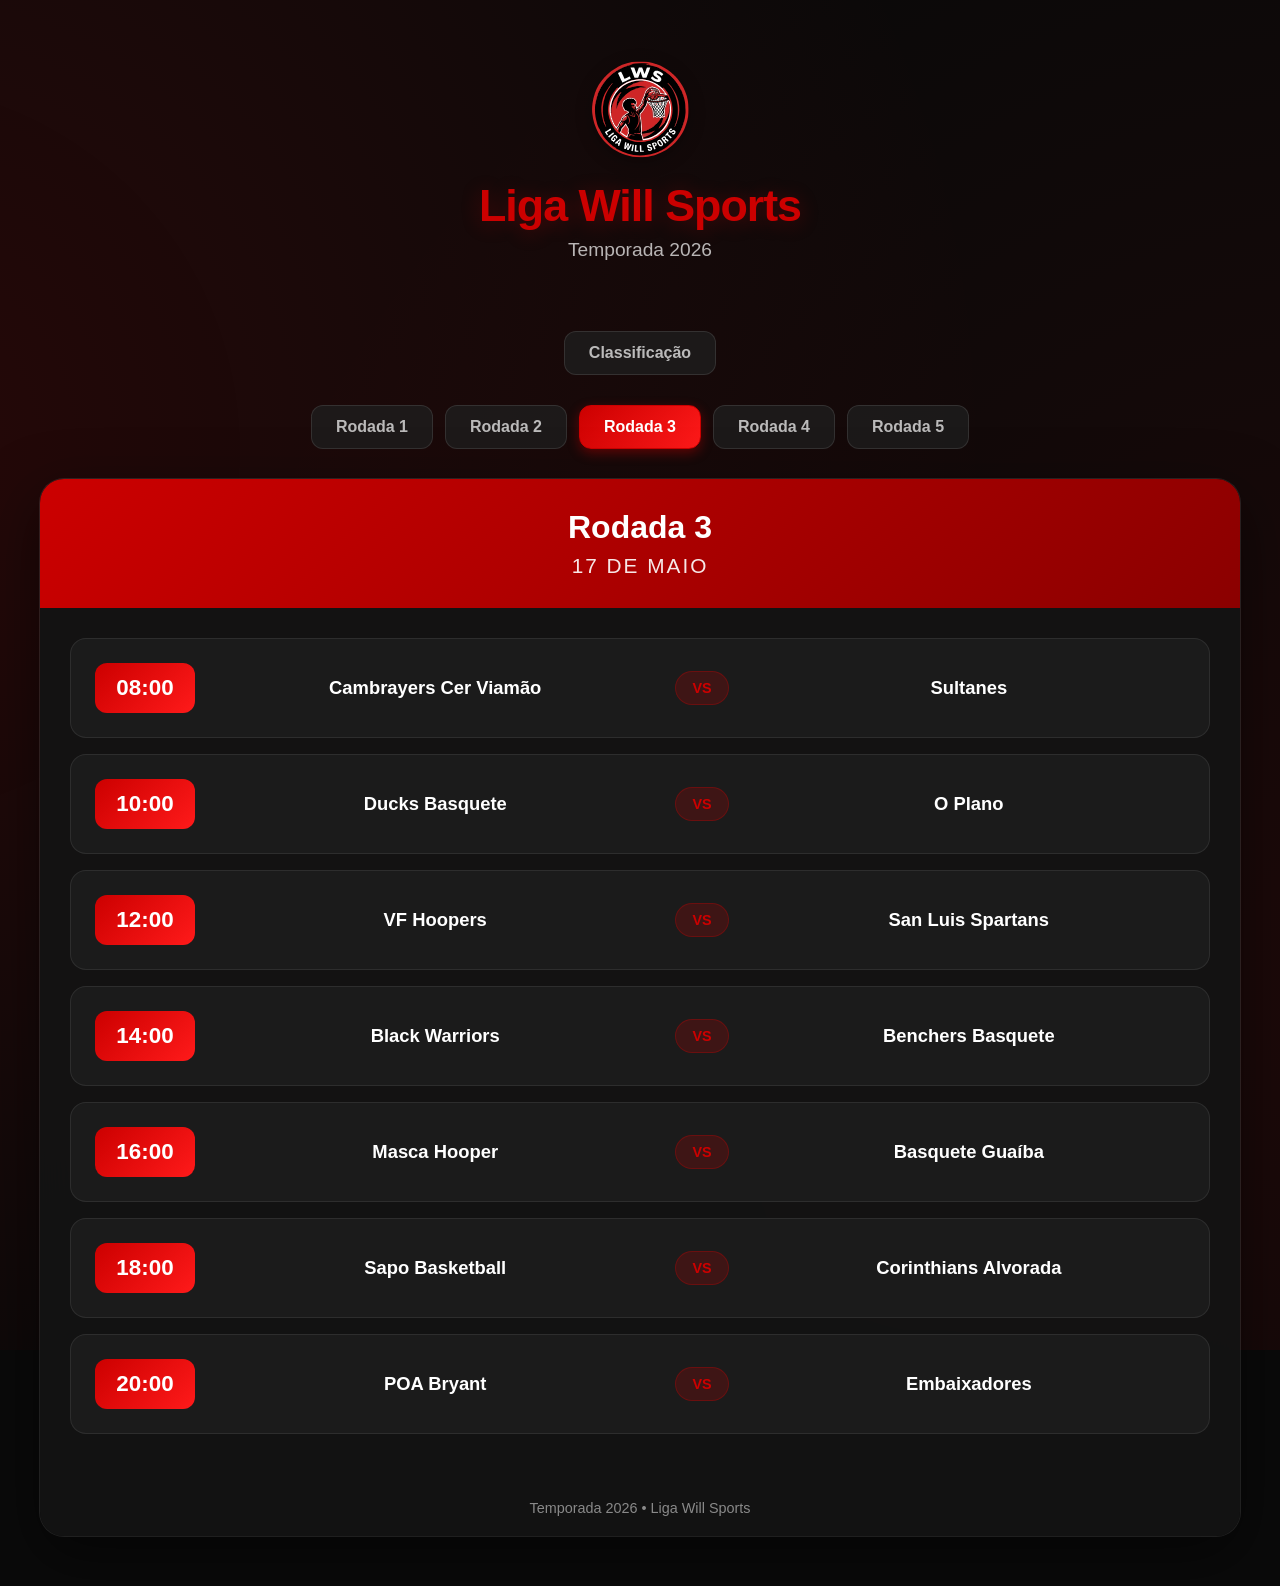
==== commit e0c71cd5: "Criando tabala de classificacao" ====
--- a/index.html
+++ b/index.html
@@ -9,7 +9,6 @@
 </head>
 
 <body>
-
     <div class="container">
         
         <div class="header">
@@ -18,6 +17,10 @@
             </div>
             <h1>Liga Will Sports</h1>
             <div class="subtitle">Temporada 2026</div>
+        </div>
+
+        <div class="classification-wrapper">
+           <a href="classificacao.html" class="classification-tab">Classificação</a>
         </div>
 
         <div class="rounds-nav">
@@ -386,5 +389,6 @@
             el.classList.add('active');
         }
     </script>
+
 </body>
 </html>
--- a/styles/index.css
+++ b/styles/index.css
@@ -79,6 +79,32 @@
     position: relative;
 }
 
+.classification-wrapper {
+    display: flex;
+    justify-content: center;
+    margin-bottom: 30px;
+}
+
+.classification-tab {
+    background: rgba(30, 30, 30, 0.8);
+    border: 1px solid rgba(255, 255, 255, 0.1);
+    color: rgba(255, 255, 255, 0.7);
+    padding: 12px 24px;
+    border-radius: 12px;
+    cursor: pointer;
+    transition: all 0.3s ease;
+    font-weight: 600;
+    font-size: 1em;
+    text-decoration: none;
+    display: inline-block;
+}
+
+.classification-tab:hover {
+    background: rgba(40, 40, 40, 0.9);
+    border-color: rgba(204, 0, 0, 0.3);
+    color: white;
+}
+
 .rounds-nav {
     display: flex;
     gap: 12px;
@@ -209,14 +235,6 @@
 
 .time-badge.time-finished {
     background: #444;
-}
-
-.match-info {
-    display: none;
-}
-
-.team-container {
-    display: none;
 }
 
 .team {
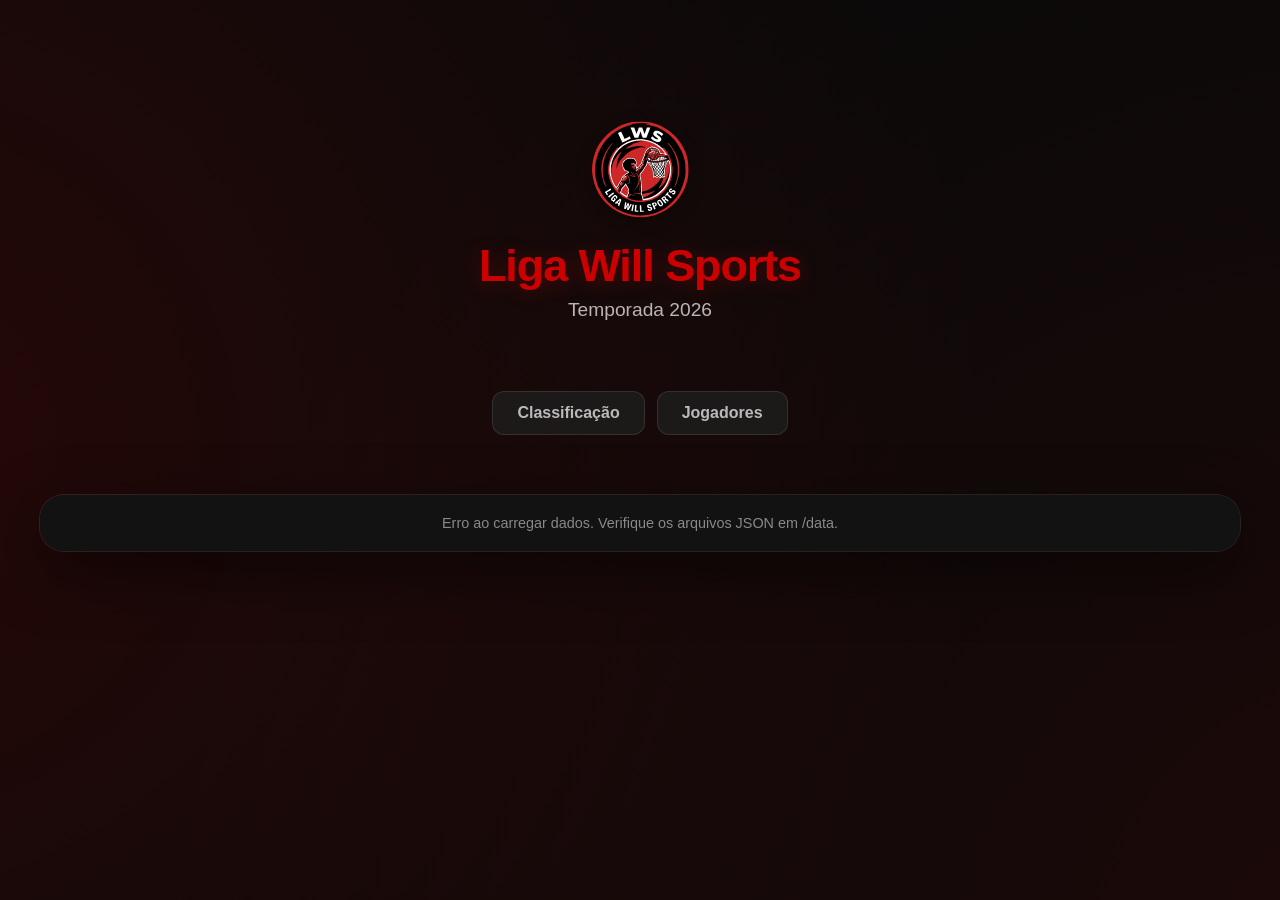
==== commit a01bdd6c: "Dados + Logica" ====
--- a/index.html
+++ b/index.html
@@ -9,8 +9,9 @@
 </head>
 
 <body>
+    
     <div class="container">
-        
+       
         <div class="header">
             <div class="logo-container">
                 <img src="Images/Logo wil.svg" alt="Liga Will Sports" class="logo">
@@ -21,374 +22,17 @@
 
         <div class="classification-wrapper">
            <a href="classificacao.html" class="classification-tab">Classificação</a>
+           <a href="jogadores.html" class="classification-tab">Jogadores</a>
         </div>
 
-        <div class="rounds-nav">
-            <button class="round-tab" onclick="showRound(1, this)">Rodada 1</button>
-            <button class="round-tab" onclick="showRound(2, this)">Rodada 2</button>
-            <button class="round-tab active" onclick="showRound(3, this)">Rodada 3</button>
-            <button class="round-tab" onclick="showRound(4, this)">Rodada 4</button>
-            <button class="round-tab" onclick="showRound(5, this)">Rodada 5</button>
-        </div>
-
-        <div id="round1" class="round-section">
-           
-            <div class="round-header">
-                <h2>Rodada 1</h2> <div class="date">29 de Março</div>
-            </div>
-            
-            <div class="schedule-wrapper">
-                
-                <div class="match-card">
-                    <div class="time-badge time-finished">FIM</div>
-                    <div class="team">Rays Basquete</div>
-                    <div class="score-container">
-                        <span class="score">41</span>
-                        <span class="score-divider">-</span>
-                        <span class="score winner">44</span>
-                    </div>
-                    <div class="team winner">VF Hoopers</div>
-                    <a href="jogostats.html" class="stats-btn">📊 Estatísticas</a>
-                </div>
-
-                <div class="match-card">
-                    <div class="time-badge time-finished">FIM</div>
-                    <div class="team winner">Basquete São Léo</div>
-                    <div class="score-container">
-                        <span class="score winner">49</span>
-                        <span class="score-divider">-</span>
-                        <span class="score">48</span>
-                    </div>
-                    <div class="team">Black Warriors</div>
-                    <a href="jogostats.html" class="stats-btn">📊 Estatísticas</a>
-                </div>
-                
-                <div class="match-card">
-                    <div class="time-badge time-finished">FIM</div>
-                    <div class="team">San Luis Spartans</div>
-                    <div class="score-container">
-                        <span class="score">52</span>
-                        <span class="score-divider">-</span>
-                        <span class="score winner">56</span>
-                    </div>
-                    <div class="team winner">Olaria Basketball</div>
-                    <a href="jogostats.html" class="stats-btn">📊 Estatísticas</a>
-                </div>
-                
-                <div class="match-card">
-                    <div class="time-badge time-finished">FIM</div>
-                    <div class="team winner">Raposas</div>
-                    <div class="score-container">
-                        <span class="score winner">59</span>
-                        <span class="score-divider">-</span>
-                        <span class="score">41</span>
-                    </div>
-                    <div class="team">Masca Hooper</div>
-                    <a href="jogostats.html" class="stats-btn">📊 Estatísticas</a>
-                </div>
-                
-                <div class="match-card">
-                    <div class="time-badge time-finished">FIM</div>
-                    <div class="team winner">Benchers Basquete</div>
-                    <div class="score-container">
-                        <span class="score winner">59</span>
-                        <span class="score-divider">-</span>
-                        <span class="score">55</span>
-                    </div>
-                    <div class="team">Basquete Guaíba</div>
-                    <a href="jogostats.html" class="stats-btn">📊 Estatísticas</a>
-                </div>
-                
-                <div class="match-card">
-                    <div class="time-badge time-finished">FIM</div>
-                    <div class="team">RTG Basquete</div>
-                    <div class="score-container">
-                        <span class="score">60</span>
-                        <span class="score-divider">-</span>
-                        <span class="score winner">62</span>
-                    </div>
-                    <div class="team winner">Bex Team</div>
-                    <a href="jogostats.html" class="stats-btn">📊 Estatísticas</a>
-                </div>
-            </div>
-           
-            <div class="footer">Temporada 2026 • Liga Will Sports</div>
-        </div>
-
-        <div id="round2" class="round-section">
-            
-            <div class="round-header">
-                <h2>Rodada 2</h2>
-                <div class="date">12 de Abril</div>
-            </div>
-            
-            <div class="schedule-wrapper">
-                
-                <div class="match-card">
-                    <div class="time-badge time-finished">FIM</div>
-                    <div class="team">Sapo Basketball</div>
-                    <div class="score-container">
-                        <span class="score">39</span>
-                        <span class="score-divider">-</span>
-                        <span class="score winner">56</span>
-                    </div>
-                    <div class="team winner">Embaixadores</div>
-                    <a href="jogostats.html" class="stats-btn">📊 Estatísticas</a>
-                </div>
-                
-                <div class="match-card">
-                    <div class="time-badge time-finished">FIM</div>
-                    <div class="team winner">POA Bryant</div>
-                    <div class="score-container">
-                        <span class="score winner">76</span>
-                        <span class="score-divider">-</span>
-                        <span class="score">66</span>
-                    </div>
-                    <div class="team">Corinthians Alvorada</div>
-                    <a href="jogostats.html" class="stats-btn">📊 Estatísticas</a>
-                </div>
-                
-                <div class="match-card">
-                    <div class="time-badge time-finished">FIM</div>
-                    <div class="team winner">Ducks Basquete</div>
-                    <div class="score-container">
-                        <span class="score winner">78</span>
-                        <span class="score-divider">-</span>
-                        <span class="score">44</span>
-                    </div>
-                    <div class="team">Bex Team</div>
-                    <a href="jogostats.html" class="stats-btn">📊 Estatísticas</a>
-                </div>
-                
-                <div class="match-card">
-                    <div class="time-badge time-finished">FIM</div>
-                    <div class="team">Sultanes</div>
-                    <div class="score-container">
-                        <span class="score">62</span>
-                        <span class="score-divider">-</span>
-                        <span class="score winner">65</span>
-                    </div>
-                    <div class="team winner">O Plano</div>
-                    <a href="jogostats.html" class="stats-btn">📊 Estatísticas</a>
-                </div>
-                
-                <div class="match-card">
-                    <div class="time-badge time-finished">FIM</div>
-                    <div class="team">Rays Basquete</div>
-                    <div class="score-container">
-                        <span class="score">44</span>
-                        <span class="score-divider">-</span>
-                        <span class="score winner">50</span>
-                    </div>
-                    <div class="team winner">Olaria Basketball</div>
-                    <a href="jogostats.html" class="stats-btn">📊 Estatísticas</a>
-                </div>
-                
-                <div class="match-card">
-                    <div class="time-badge time-finished">FIM</div>
-                    <div class="team winner">Raposas</div>
-                    <div class="score-container">
-                        <span class="score winner">75</span>
-                        <span class="score-divider">-</span>
-                        <span class="score">70</span>
-                    </div>
-                    <div class="team">Basquete São Léo</div>
-                    <a href="jogostats.html" class="stats-btn">📊 Estatísticas</a>
-                </div>
-                
-                <div class="match-card">
-                    <div class="time-badge time-finished">FIM</div>
-                    <div class="team winner">RTG Basquete</div>
-                    <div class="score-container">
-                        <span class="score winner">72</span>
-                        <span class="score-divider">-</span>
-                        <span class="score">64</span>
-                    </div>
-                    <div class="team">Cambrayers Cer Viamão</div>
-                    <a href="jogostats.html" class="stats-btn">📊 Estatísticas</a>
-                </div>
-            </div>
-           
-            <div class="footer">Temporada 2026 • Liga Will Sports</div>
-        </div>
-
-        <div id="round3" class="round-section active">
-            <div class="round-header">
-                <h2>Rodada 3</h2>
-                <div class="date">17 de maio</div>
-            </div>
-            
-            <div class="schedule-wrapper">
-                <div class="match-card">
-                    <div class="time-badge">08:00</div>
-                    <div class="team">Cambrayers Cer Viamão</div>
-                    <div class="vs-badge">VS</div>
-                    <div class="team">Sultanes</div>
-                </div>
-                
-                <div class="match-card">
-                    <div class="time-badge">10:00</div>
-                    <div class="team">Ducks Basquete</div>
-                    <div class="vs-badge">VS</div>
-                    <div class="team">O Plano</div>
-                </div>
-                
-                <div class="match-card">
-                    <div class="time-badge">12:00</div>
-                    <div class="team">VF Hoopers</div>
-                    <div class="vs-badge">VS</div>
-                    <div class="team">San Luis Spartans</div>
-                </div>
-                
-                <div class="match-card">
-                    <div class="time-badge">14:00</div>
-                    <div class="team">Black Warriors</div>
-                    <div class="vs-badge">VS</div>
-                    <div class="team">Benchers Basquete</div>
-                </div>
-                
-                <div class="match-card">
-                    <div class="time-badge">16:00</div>
-                    <div class="team">Masca Hooper</div>
-                    <div class="vs-badge">VS</div>
-                    <div class="team">Basquete Guaíba</div>
-                </div>
-                
-                <div class="match-card">
-                    <div class="time-badge">18:00</div>
-                    <div class="team">Sapo Basketball</div>
-                    <div class="vs-badge">VS</div>
-                    <div class="team">Corinthians Alvorada</div>
-                </div>
-                
-                <div class="match-card">
-                    <div class="time-badge">20:00</div>
-                    <div class="team">POA Bryant</div>
-                    <div class="vs-badge">VS</div>
-                    <div class="team">Embaixadores</div>
-                </div>
-            </div>
-            <div class="footer">Temporada 2026 • Liga Will Sports</div>
-        </div>
-
-        <div id="round4" class="round-section">
-            <div class="round-header">
-                <h2>Rodada 4</h2>
-                <div class="date">24 de maio</div>
-            </div>
-            
-            <div class="schedule-wrapper">
-                <div class="match-card">
-                    <div class="time-badge">08:00</div>
-                    <div class="team">Masca Hooper</div>
-                    <div class="vs-badge">VS</div>
-                    <div class="team">Benchers Basquete</div>
-                </div>
-                
-                <div class="match-card">
-                    <div class="time-badge">10:00</div>
-                    <div class="team">Raposas</div>
-                    <div class="vs-badge">VS</div>
-                    <div class="team">Basquete Guaíba</div>
-                </div>
-                
-                <div class="match-card">
-                    <div class="time-badge">12:00</div>
-                    <div class="team">VF Hoopers</div>
-                    <div class="vs-badge">VS</div>
-                    <div class="team">Olaria Basketball</div>
-                </div>
-                
-                <div class="match-card">
-                    <div class="time-badge">14:00</div>
-                    <div class="team">POA Bryant</div>
-                    <div class="vs-badge">VS</div>
-                    <div class="team">Black Warriors</div>
-                </div>
-                
-                <div class="match-card">
-                    <div class="time-badge">16:00</div>
-                    <div class="team">Rays Basquete</div>
-                    <div class="vs-badge">VS</div>
-                    <div class="team">Bex Team</div>
-                </div>
-                
-                <div class="match-card">
-                    <div class="time-badge">18:00</div>
-                    <div class="team">RTG Basquete</div>
-                    <div class="vs-badge">VS</div>
-                    <div class="team">San Luis Spartans</div>
-                </div>
-                
-                <div class="match-card">
-                    <div class="time-badge">20:00</div>
-                    <div class="team">Basquete São Léo</div>
-                    <div class="vs-badge">VS</div>
-                    <div class="team">Sapo Basketball</div>
-                </div>
-            </div>
-            <div class="footer">Temporada 2026 • Liga Will Sports</div>
-        </div>
-
-        <div id="round5" class="round-section">
-            <div class="round-header">
-                <h2>Rodada 5</h2>
-                <div class="date">14 de junho</div>
-            </div>
-            
-            <div class="schedule-wrapper">
-                <div class="match-card">
-                    <div class="time-badge">08:00</div>
-                    <div class="team">Ducks Basquete</div>
-                    <div class="vs-badge">VS</div>
-                    <div class="team">Cambrayers Cer Viamão</div>
-                </div>
-                
-                <div class="match-card">
-                    <div class="time-badge">10:00</div>
-                </div>
-                
-                <div class="match-card">
-                    <div class="time-badge">12:00</div>
-                    <div class="team">Sultanes</div>
-                    <div class="vs-badge">VS</div>
-                    <div class="team">San Luis Spartans</div>
-                </div>
-                
-                <div class="match-card">
-                    <div class="time-badge">14:00</div>
-                    <div class="team">Corinthians Alvorada</div>
-                    <div class="vs-badge">VS</div>
-                    <div class="team">Black Warriors</div>
-                </div>
-                
-                <div class="match-card">
-                    <div class="time-badge">16:00</div>
-                </div>
-                
-                <div class="match-card">
-                    <div class="time-badge">18:00</div>
-                </div>
-                
-                <div class="match-card">
-                    <div class="time-badge">20:00</div>
-                </div>
-            </div>
-            <div class="footer">Temporada 2026 • Liga Will Sports</div>
-        </div>
-
-
-
+        <div class="rounds-nav" id="roundTabs"></div>
+        <div id="roundsContainer"></div>
+   
     </div>
 
-    <script>
-        function showRound(n, el) {
-            document.querySelectorAll('.round-section').forEach(s => s.classList.remove('active'));
-            document.querySelectorAll('.round-tab').forEach(t => t.classList.remove('active'));
-            document.getElementById('round' + n).classList.add('active');
-            el.classList.add('active');
-        }
-    </script>
+    <script src="js/data-loader.js"></script>
+    <script src="js/index-page.js"></script>
 
 </body>
+
 </html>
--- a/styles/index.css
+++ b/styles/index.css
@@ -8,7 +8,8 @@
     font-family: 'Inter', -apple-system, BlinkMacSystemFont, 'Segoe UI', sans-serif;
     background: #0a0a0a;
     min-height: 100vh;
-    padding: 20px;
+    padding: 0 20px 20px 20px;
+    padding-top: 80px;
     position: relative;
     overflow-x: hidden;
 }
@@ -82,6 +83,7 @@
 .classification-wrapper {
     display: flex;
     justify-content: center;
+    gap: 12px;
     margin-bottom: 30px;
 }
 
@@ -195,7 +197,7 @@
     position: relative;
     overflow: hidden;
     flex-wrap: wrap;
-    justify-content: center;
+    justify-content: flex-start;
 }
 
 .match-card::before {
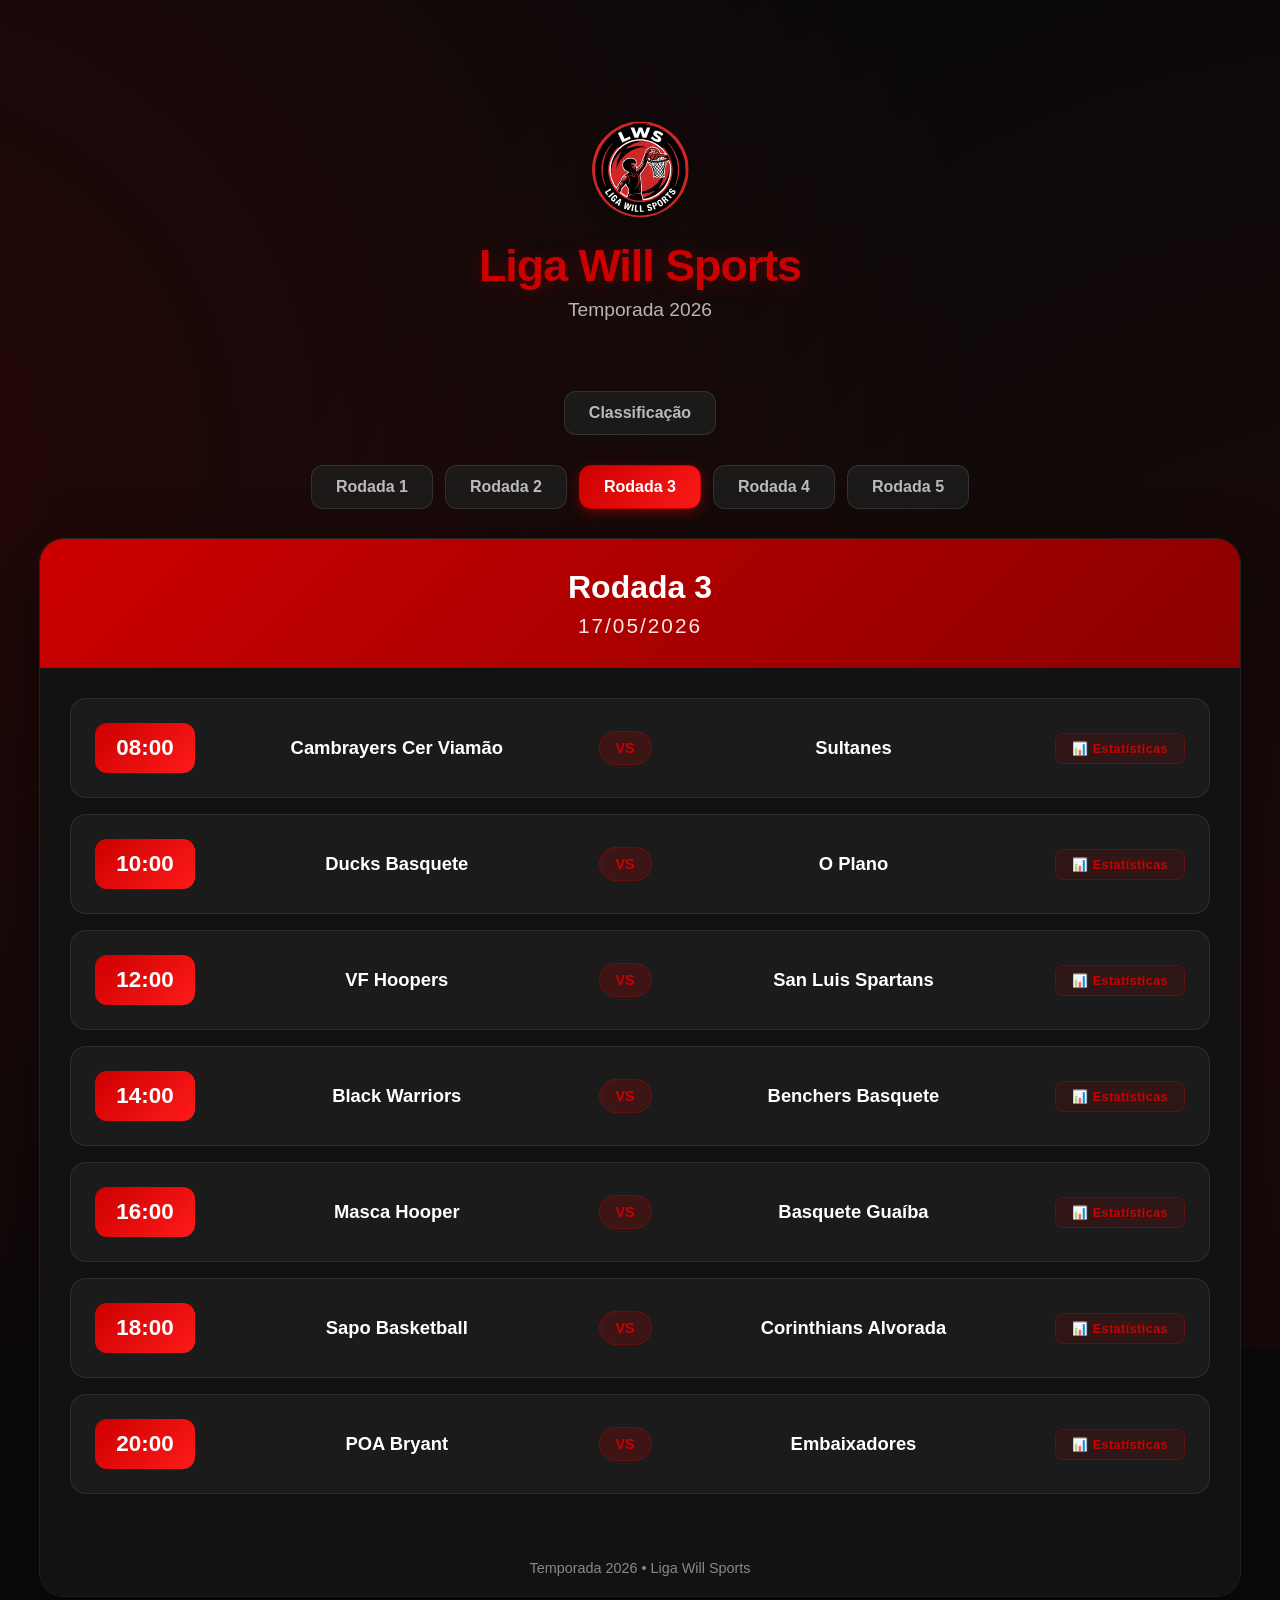
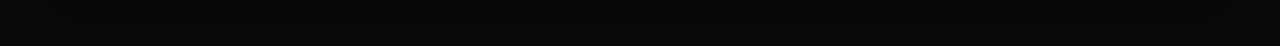
==== commit a477a100: "Dados + logica" ====
--- a/index.html
+++ b/index.html
@@ -22,7 +22,6 @@
 
         <div class="classification-wrapper">
            <a href="classificacao.html" class="classification-tab">Classificação</a>
-           <a href="jogadores.html" class="classification-tab">Jogadores</a>
         </div>
 
         <div class="rounds-nav" id="roundTabs"></div>
